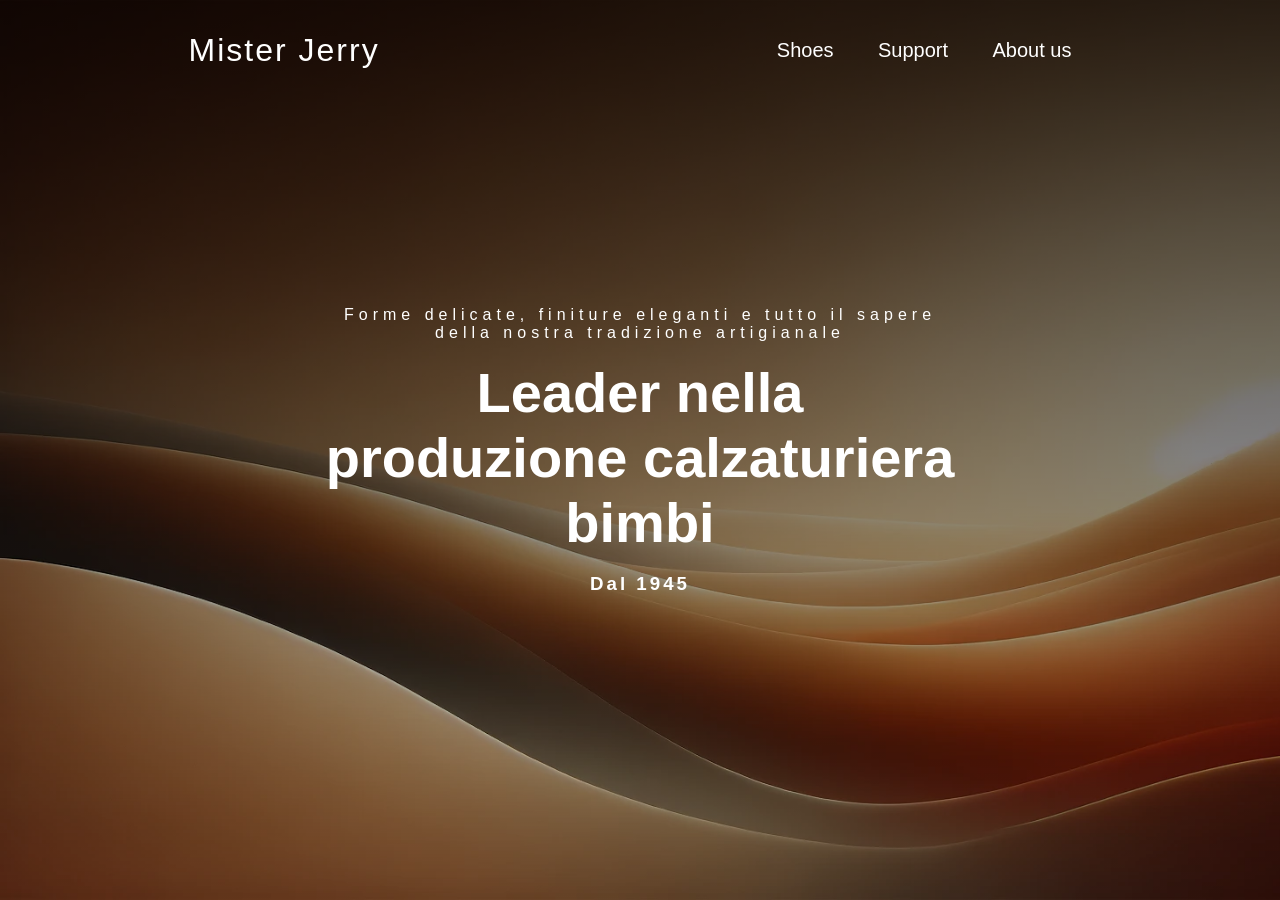
==== index.html @ 1d02fbed "Modified some folders" ====
<!DOCTYPE html>
<html lang="it">

<head>
    <meta charset="UTF-8">
    <meta name="viewport" content="width=device-width, initial-scale=1.0">
    <title>Calzaturificio Mister Jerry</title>
    <link rel="stylesheet" href="style.css" />
</head>

<body>
<header>
    <nav>
        <div class="logo">
            Mister Jerry
        </div>
        <div class="menu">
            <a href="shoes_page.html">Shoes</a>
            <a href="support.html">Support</a>
            <a href="about_us.html">About us</a>
        </div>
    </nav>

    <section class="mid-txt">
        <span>Forme delicate, finiture eleganti e tutto il sapere della nostra tradizione artigianale </span>
        <br>
        <br>
        <h1>Leader nella produzione calzaturiera bimbi</h1>
        <br>
        <h3>Dal 1945</h3>
    </section>
</header>
</body>

</html>
---- style.css ----
*{
    margin: 0;
    padding: 0;
    box-sizing: border-box;
}

header{
    width: 100%;
    height: 100vh;
    background: linear-gradient(rgba(0,0,0,0.8),rgba(0,0,0,0.2)), url('images/wallpaper.webp');
    background-size: cover;
    font-family: sans-serif;
}

nav{
    width: 100%;
    height: 100px;
    color: white;
    display: flex;
    justify-content: space-around;
    align-items: center;
}

.logo{
    font-size: 2em;
    letter-spacing: 2px;
}

.menu a{
    text-decoration: none;
    color: white;
    padding: 10px 20px;
    font-size: 20px;
    position: relative;
}

.menu a:before{
    content: '';
    position: absolute;
    top: 0;
    left: 0;
    width: 0%;
    height: 100%;
    border-bottom: 2px solid white;
    transition: 0.4s linear;
}

.menu a:hover:before{
    width: 90%;
}

.mid-txt{
    max-width: 650px;
    position: absolute;
    top: 50%;
    left: 50%;
    transform: translate(-50%, -50%);
    text-align: center;
    color: white;
}

.mid-txt span{
    letter-spacing: 5px;
}

.mid-txt h1{
    font-size: 3.5em;
}

.mid-txt h3{
    letter-spacing: 3px;
}
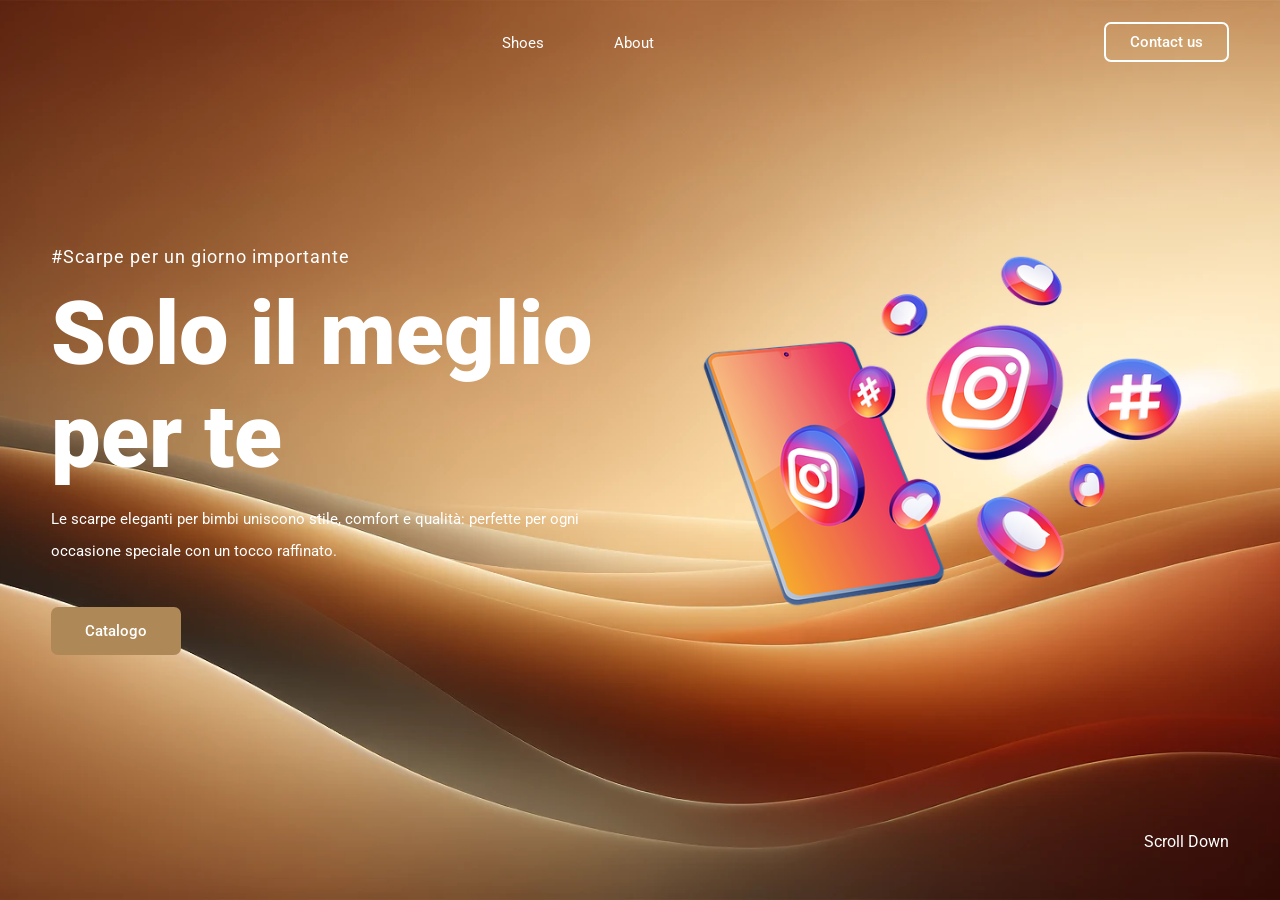
==== commit bcf72e95: "Homepage completed at 90%" ====
--- a/index.html
+++ b/index.html
@@ -6,30 +6,69 @@
     <meta name="viewport" content="width=device-width, initial-scale=1.0">
     <title>Calzaturificio Mister Jerry</title>
     <link rel="stylesheet" href="style.css" />
+
+    <!-- box icons link -->
+    <link rel="stylesheet" href="https://unpkg.com/boxicons@latest/css/boxicons.min.css">
+    <!-- remix icons link -->
+    <link href="https://cdn.jsdelivr.net/npm/remixicon@4.5.0/fonts/remixicon.css" rel="stylesheet" />
+    <!-- google font -->
+    <link rel="preconnect" href="https://fonts.googleapis.com">
+    <link rel="preconnect" href="https://fonts.gstatic.com" crossorigin>
+    <link href="https://fonts.googleapis.com/css2?family=Roboto:ital,wght@0,100..900;1,100..900&display=swap" rel="stylesheet">
+    <link rel="stylesheet" href="https://unpkg.com/aos@next/dist/aos.css" />
 </head>
 
 <body>
-<header>
-    <nav>
-        <div class="logo">
-            Mister Jerry
+
+    <!-- HEADER -->
+    <header>
+        <a href="#" class="logo">
+            <img src="">
+        </a>
+
+        <ul class="navigation-center">
+            <li><a href="shoes_page.html">Shoes</a></li>
+            <li><a href="about_us.html">About</a></li>
+        </ul>
+
+        <div class="navigation-right">
+            <a href="#" class="nav-btn">Contact us</a>
+            <div class="bx bx-menu" id="menu-icon"></div>
         </div>
-        <div class="menu">
-            <a href="shoes_page.html">Shoes</a>
-            <a href="support.html">Support</a>
-            <a href="about_us.html">About us</a>
+    </header>
+
+    <!-- HERO -->
+    <section class="hero">
+        <div class="hero-txt">
+            <h5 data-aos="fade-right" data-aos-duration="1400">#Scarpe per un giorno importante</h5>
+            <h1 data-aos="zoom-in-left" data-aos-duration="1400" data-aos-delay="200">Solo il meglio per te</h1>
+            <p data-aos="fade-right" data-aos-duration="1400" data-aos-delay="300">Le scarpe eleganti per bimbi uniscono stile, comfort e qualità: perfette per ogni occasione speciale con un tocco raffinato.</p>
+
+            <div class="main-hero" data-aos="flip-down" data-aos-duration="1400" data-aos-delay="200">
+                <a href="#" class="btn">Catalogo</a>
+            </div>
         </div>
-    </nav>
 
-    <section class="mid-txt">
-        <span>Forme delicate, finiture eleganti e tutto il sapere della nostra tradizione artigianale </span>
-        <br>
-        <br>
-        <h1>Leader nella produzione calzaturiera bimbi</h1>
-        <br>
-        <h3>Dal 1945</h3>
+        <div class="hero-img" data-aos="zoom-in" data-aos-duration="1400">
+            <img src="img/instagram-6560837_640.png">
+        </div>
     </section>
-</header>
+
+    <div class="scroll-down" data-aos="zoom-out-down" data-aos-duration="1400" data-aos-delay="550">
+        <a href="#">
+            <i class="ri-scroll-to-bottom-line"></i>
+            Scroll Down
+        </a>
+    </div>
+    <!-- JS LINK -->
+    <script src="script.js"></script>
+
+    <script src="https://unpkg.com/aos@next/dist/aos.js"></script>
+    <script>
+      AOS.init({
+        offset: 1,
+      });
+    </script>
 </body>
 
 </html>
--- a/style.css
+++ b/style.css
@@ -1,73 +1,285 @@
 *{
+    padding: 0;
     margin: 0;
-    padding: 0;
     box-sizing: border-box;
+    list-style: none;
+    text-decoration: none;
+    font-family: "Roboto", sans-serif;
+}
+
+:root{
+    --bg-color: #0c0c0c;
+    --text-color: #fff;
+    --main-color: #ae8957;
+    --big-font: 6.6rem;
+    --p-font: 1rem; 
+}
+
+body{
+    background: var(--bg-color);
+    color: var(--text-color);
+    
 }
 
 header{
+    position: fixed;
+    width: 100%;
+    top: 0;
+    right: 0;
+    z-index: 1000;
+    padding: 35px 7%;
+    display: flex;
+    align-items: center;
+    justify-content: space-between;
+    transition: all .50s ease;
+}
+
+.logo img{
+    width: 100%;
+    height: auto;
+}
+
+.navigation-center{
+    display: flex;
+}
+
+.navigation-center a{
+    display: inline-block;
+    margin: 0 35px;
+    color: var(--text-color);
+    font-size: var(--p-font);
+    transition: all .6s ease;
+}
+
+.navigation-center a:hover{
+    color: var(--main-color);
+}
+
+.navigation-right{
+    display: flex;
+    align-items: center;
+}
+
+.nav-btn{
+    display: inline-block;
+    padding: 9px 24px;
+    background: transparent;
+    border: 2px solid var(--text-color);
+    border-radius: 7px;
+    color: var(--text-color);
+    font-size: 15px;
+    font-weight: 500;
+    transition: all .6s ease;
+}
+
+.nav-btn:hover{
+    color: var(--main-color);
+    border: 2px solid var(--main-color);
+    transform: translateY(-5px);
+}
+
+#menu-icon{
+    font-size: 36px;
+    z-index: 10001;
+    cursor: pointer;
+    margin-left: 25px;
+    display: none;
+}
+
+section{
+    padding: 0 14%;
+}
+
+.hero{
+    position: relative;
     width: 100%;
     height: 100vh;
-    background: linear-gradient(rgba(0,0,0,0.8),rgba(0,0,0,0.2)), url('images/wallpaper.webp');
+    background: url(img/wallpaper.webp);
     background-size: cover;
-    font-family: sans-serif;
-}
-
-nav{
-    width: 100%;
-    height: 100px;
-    color: white;
-    display: flex;
-    justify-content: space-around;
-    align-items: center;
-}
-
-.logo{
-    font-size: 2em;
-    letter-spacing: 2px;
-}
-
-.menu a{
-    text-decoration: none;
-    color: white;
-    padding: 10px 20px;
+    background-position: center;
+    display: grid;
+    grid-template-columns: repeat(2, 1fr);
+    align-items: center;
+    gap: 2rem;
+}
+
+.hero-img img{
+    width: 100%;
+    height: auto;
+}
+
+.hero-txt h1{
+    font-size: var(--big-font);
+    font-weight: 900;
+    margin: 15px 0;
+}
+
+.hero-txt h5{
+    font-size: 18px;
+    font-weight: 400;
+    letter-spacing: 1px;
+}
+
+.hero-txt p{
+    width: 100%;
+    max-width: 620px;
+    font-size: var(--p-font);
+    font-weight: 400;
+    line-height: 32px;
+    color: var(--text-color);
+    margin-bottom: 40px;
+}
+
+.main-hero{
+    display: flex;
+    align-items: center;
+}
+
+.btn{
+    display: inline-block;
+    padding: 13px 32px;
+    background: var(--main-color);
+    border: 2px solid transparent;
+    border-radius: 7px;
+    color: var(--text-color);
+    font-size: 15px;
+    font-weight: 500;
+    transition: all .6s ease;
+    margin-right: 20px;
+}
+
+.btn:hover{
+    transform: scale(1.1);
+}
+
+.scroll-down{
+    position: absolute;
+    top: 92%;
+    right: 7%;
+    transform: translateY(-50%);
+}
+
+.scroll-down a{
+    font-size: 16px;
+    color: var(--text-color);
+}
+
+.scroll-down i{
     font-size: 20px;
-    position: relative;
-}
-
-.menu a:before{
-    content: '';
-    position: absolute;
-    top: 0;
-    left: 0;
-    width: 0%;
-    height: 100%;
-    border-bottom: 2px solid white;
-    transition: 0.4s linear;
-}
-
-.menu a:hover:before{
-    width: 90%;
-}
-
-.mid-txt{
-    max-width: 650px;
-    position: absolute;
-    top: 50%;
-    left: 50%;
-    transform: translate(-50%, -50%);
-    text-align: center;
-    color: white;
-}
-
-.mid-txt span{
-    letter-spacing: 5px;
-}
-
-.mid-txt h1{
-    font-size: 3.5em;
-}
-
-.mid-txt h3{
-    letter-spacing: 3px;
-}
-
+    color: var(--text-color);
+    margin-right: 6px;
+}
+
+
+@media(max-width: 1770px){
+    header{
+        padding: 22px 4%;
+    }
+    .scroll-down{
+        right: 4%;
+    }
+}
+
+@media(max-width: 1670px){
+    :root{
+        --big-font: 5.5rem;
+        --p-font: 15px;
+    }
+}
+
+@media(max-width: 1370px){
+    section{
+        padding: 0 4%;
+    }
+}
+
+@media(max-width: 1150px){
+    :root{
+        --big-font: 4.6rem;
+    }
+    .btn{
+        padding: 10px 23px;
+    }
+}
+
+@media(max-width: 950px){
+    #menu-icon{
+        display: block;
+    }
+    .navigation-center{
+        position: absolute;
+        width: 100%;
+        height: 100vh;
+        padding: 100px 50px;
+        top: 0;
+        right: 0;
+        bottom: 0;
+        left: 100%;
+        display: flex;
+        flex-direction: column;
+        backdrop-filter: blur(32px);
+        transition: all .6s ease-in-out;
+    }
+
+    .navigation-center a{
+        display: block;
+        padding: 0;
+        margin: 0px 0px 25px 0px;
+        font-size: 1.7rem;
+    }
+
+    .navigation-center.open{
+        left: 0;
+    }
+}
+
+@media(max-width: 920px){
+    .scroll{
+        display: none;
+    }
+    .hero{
+        grid-template-columns: 1fr;
+        height: auto;
+    }
+    .hero-txt{
+        padding-top: 130px;
+    }
+    .hero-img{
+        height: 500px;
+        width: 500px;
+        margin: 0 auto;
+    }
+    .hero-img img{
+        height: 100%;
+        width: 100%;
+        object-fit: contain;
+    }
+}
+
+@media(max-width: 570px){
+    .hero{
+        height: 100vh;
+    }
+    .hero-img{
+        height: 400px;
+        width: 400px;
+        margin: 0 auto;
+    }
+    :root{
+        --big-font: 4rem;
+    }
+}
+
+@media(max-width: 440px){
+    :root{
+        --big-font: 3.4rem;
+    }
+    .hero-txt{
+        font-size: 15px;
+    }
+    .hero-img{
+        height: 360px;
+        width: 360px;
+        margin: 0 auto;
+    }
+}
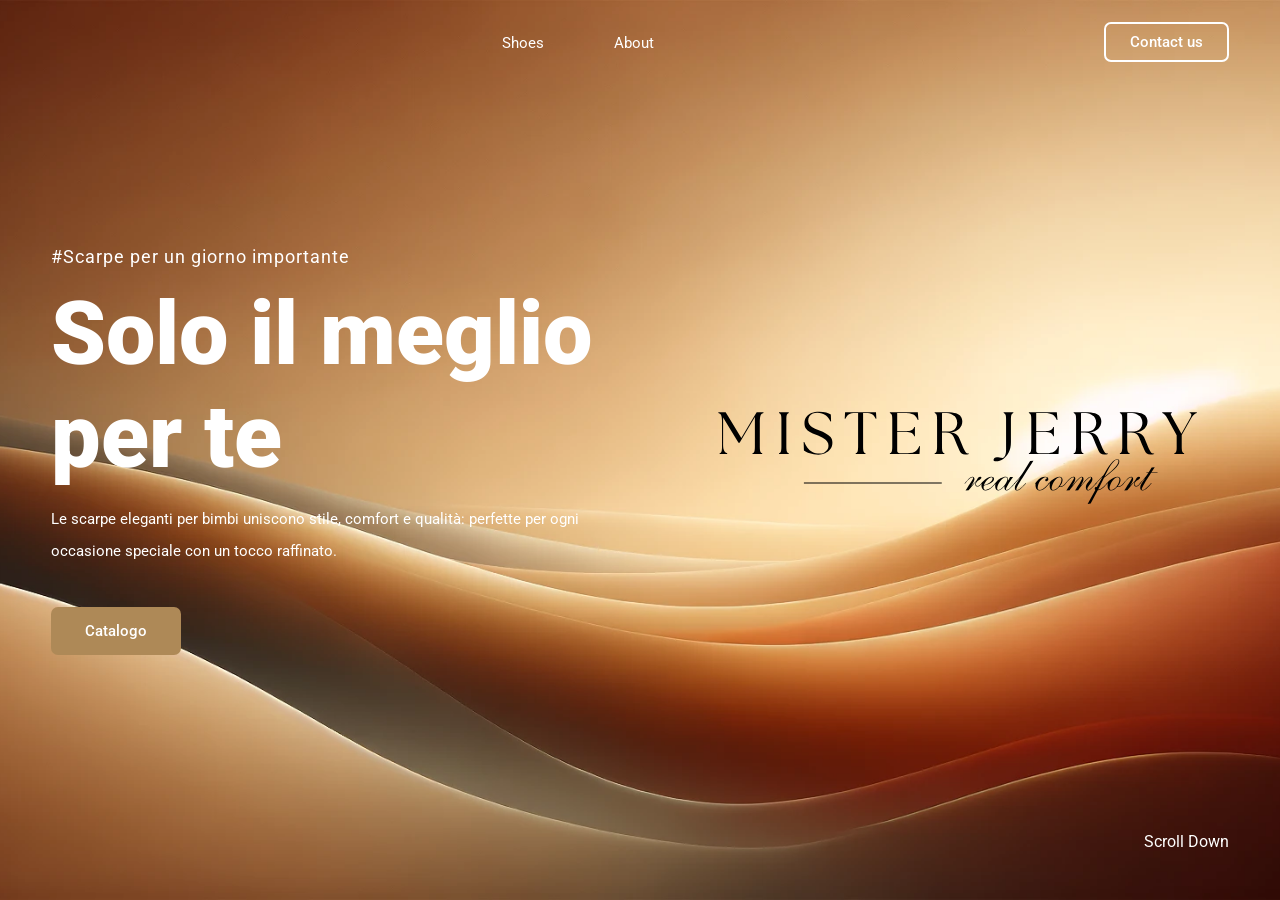
==== commit 80bbfe14: "Added logo in the right side" ====
--- a/index.html
+++ b/index.html
@@ -27,8 +27,8 @@
         </a>
 
         <ul class="navigation-center">
-            <li><a href="shoes_page.html">Shoes</a></li>
-            <li><a href="about_us.html">About</a></li>
+            <li><a href="second-pages/shoes_page.html">Shoes</a></li>
+            <li><a href="second-pages/about_us.html">About</a></li>
         </ul>
 
         <div class="navigation-right">
@@ -50,7 +50,7 @@
         </div>
 
         <div class="hero-img" data-aos="zoom-in" data-aos-duration="1400">
-            <img src="img/instagram-6560837_640.png">
+            <img src="img/mister jerry.svg">
         </div>
     </section>
 
--- a/style.css
+++ b/style.css
@@ -93,7 +93,7 @@
 .hero{
     position: relative;
     width: 100%;
-    height: 100vh;
+    min-height: 100dvh;
     background: url(img/wallpaper.webp);
     background-size: cover;
     background-position: center;
@@ -234,7 +234,7 @@
 }
 
 @media(max-width: 920px){
-    .scroll{
+    .scroll-down{
         display: none;
     }
     .hero{
@@ -274,7 +274,7 @@
     :root{
         --big-font: 3.4rem;
     }
-    .hero-txt{
+    .hero-txt h5{
         font-size: 15px;
     }
     .hero-img{
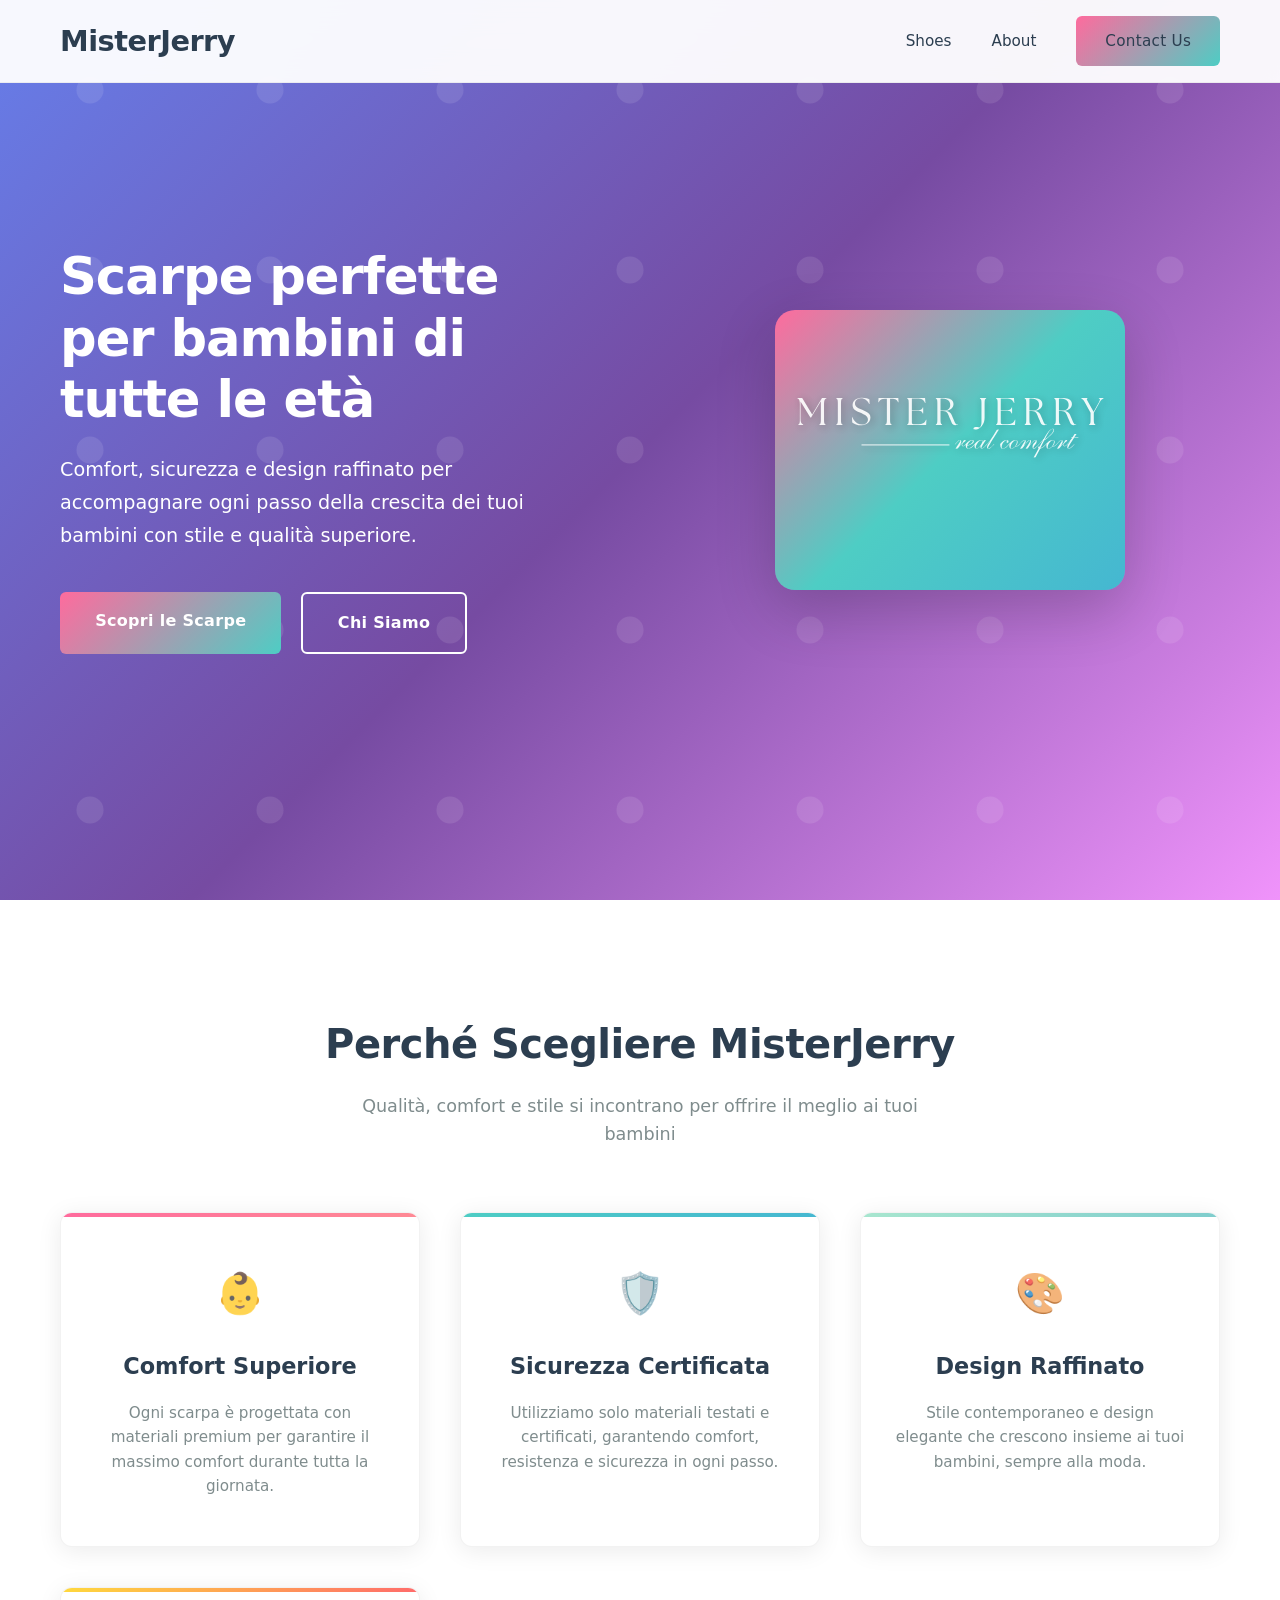
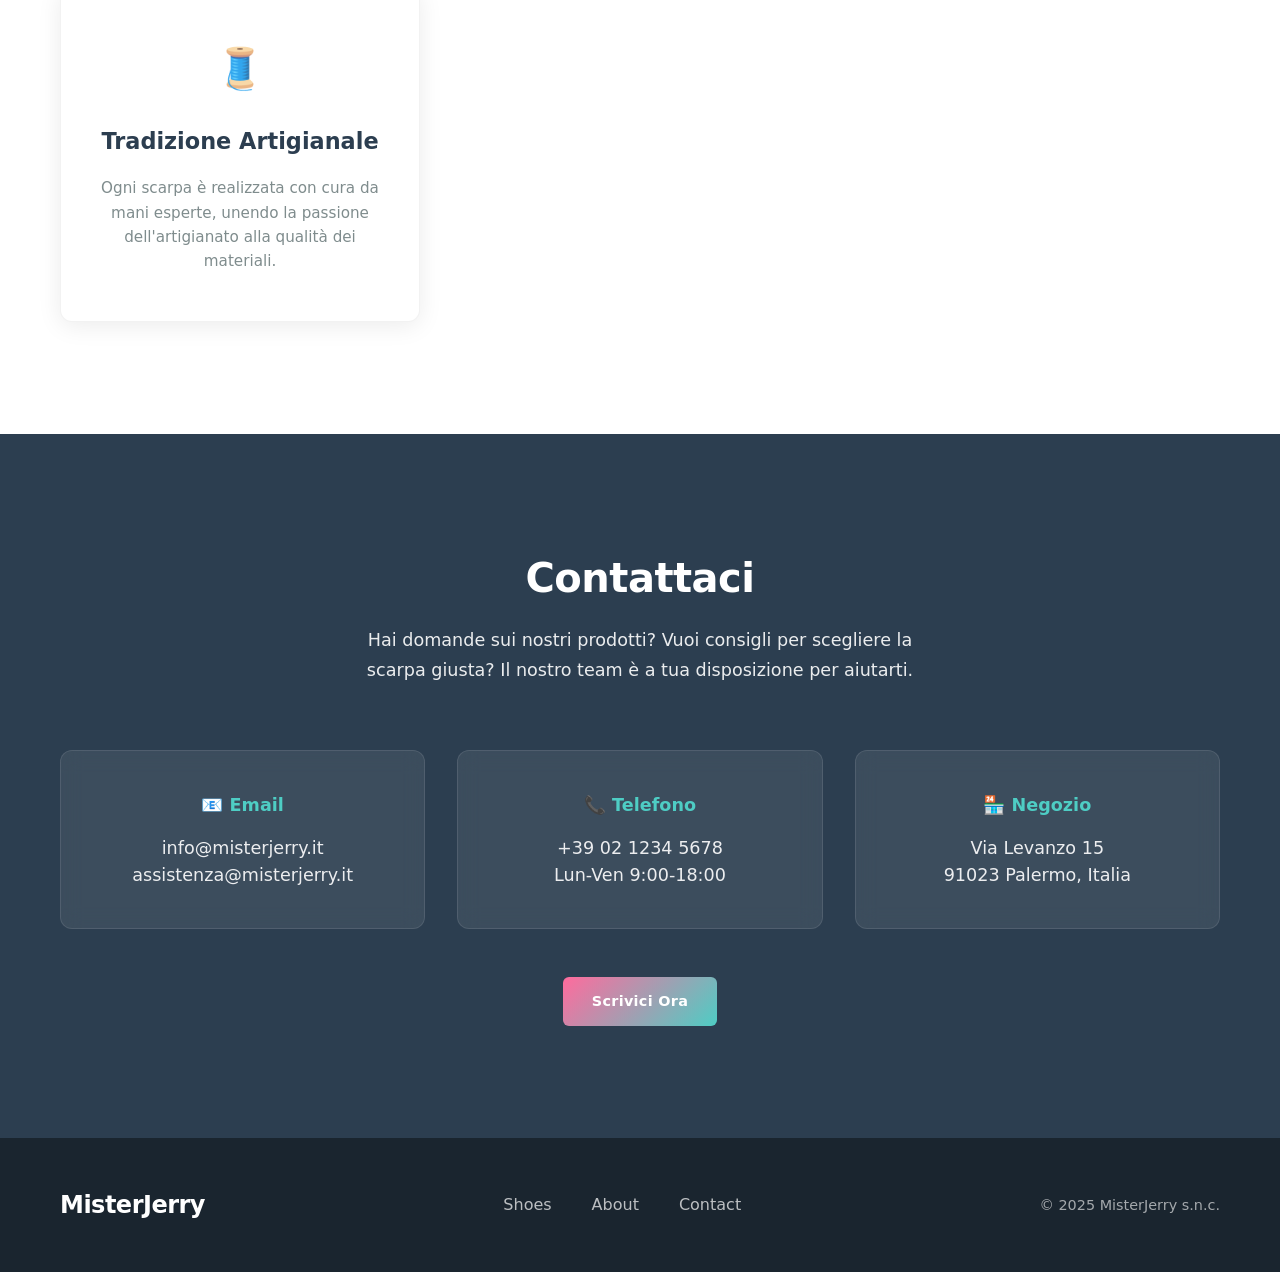
==== commit 147d3b85: "Changes in every pages, from index to shoes page." ====
--- a/index.html
+++ b/index.html
@@ -1,74 +1,120 @@
 <!DOCTYPE html>
 <html lang="it">
-
 <head>
     <meta charset="UTF-8">
     <meta name="viewport" content="width=device-width, initial-scale=1.0">
-    <title>Calzaturificio Mister Jerry</title>
-    <link rel="stylesheet" href="style.css" />
-
-    <!-- box icons link -->
-    <link rel="stylesheet" href="https://unpkg.com/boxicons@latest/css/boxicons.min.css">
-    <!-- remix icons link -->
-    <link href="https://cdn.jsdelivr.net/npm/remixicon@4.5.0/fonts/remixicon.css" rel="stylesheet" />
-    <!-- google font -->
-    <link rel="preconnect" href="https://fonts.googleapis.com">
-    <link rel="preconnect" href="https://fonts.gstatic.com" crossorigin>
-    <link href="https://fonts.googleapis.com/css2?family=Roboto:ital,wght@0,100..900;1,100..900&display=swap" rel="stylesheet">
-    <link rel="stylesheet" href="https://unpkg.com/aos@next/dist/aos.css" />
+    <title>MisterJerry</title>
+    <link rel="stylesheet" href="css/indexStyle.css">
 </head>
-
 <body>
-
-    <!-- HEADER -->
-    <header>
-        <a href="#" class="logo">
-            <img src="">
-        </a>
-
-        <ul class="navigation-center">
-            <li><a href="second-pages/shoes_page.html">Shoes</a></li>
-            <li><a href="second-pages/about_us.html">About</a></li>
-        </ul>
-
-        <div class="navigation-right">
-            <a href="#" class="nav-btn">Contact us</a>
-            <div class="bx bx-menu" id="menu-icon"></div>
-        </div>
-    </header>
-
-    <!-- HERO -->
-    <section class="hero">
-        <div class="hero-txt">
-            <h5 data-aos="fade-right" data-aos-duration="1400">#Scarpe per un giorno importante</h5>
-            <h1 data-aos="zoom-in-left" data-aos-duration="1400" data-aos-delay="200">Solo il meglio per te</h1>
-            <p data-aos="fade-right" data-aos-duration="1400" data-aos-delay="300">Le scarpe eleganti per bimbi uniscono stile, comfort e qualità: perfette per ogni occasione speciale con un tocco raffinato.</p>
-
-            <div class="main-hero" data-aos="flip-down" data-aos-duration="1400" data-aos-delay="200">
-                <a href="#" class="btn">Catalogo</a>
+    <!-- Navigation -->
+    <nav id="navbar">
+        <div class="container">
+            <div class="nav-container">
+                <a href="#home" class="logo">MisterJerry</a>
+                <ul class="nav-links">
+                    <li><a href="pages/shoes_page.html">Shoes</a></li>
+                    <li><a href="pages/about_us.html">About</a></li>
+                    <li><a href="#contact" class="contact-btn">Contact Us</a></li>
+                </ul>
+                <div class="mobile-menu">
+                    <span></span>
+                    <span></span>
+                    <span></span>
+                </div>
             </div>
         </div>
+    </nav>
 
-        <div class="hero-img" data-aos="zoom-in" data-aos-duration="1400">
-            <img src="img/mister jerry.svg">
+    <!-- Hero Section -->
+    <section id="home" class="hero">
+        <div class="container">
+            <div class="hero-content">
+                <div class="hero-text">
+                    <h1>Scarpe perfette per bambini di tutte le età</h1>
+                    <p>Comfort, sicurezza e design raffinato per accompagnare ogni passo della crescita dei tuoi bambini con stile e qualità superiore.</p>
+                    <div class="hero-buttons">
+                        <a href="pages/shoes_page.html" class="btn-primary">Scopri le Scarpe</a>
+                        <a href="pages/about_us.html" class="btn-secondary">Chi Siamo</a>
+                    </div>
+                </div>
+                <div class="hero-image">
+                    <div class="hero-shoe"></div>
+                </div>
+            </div>
         </div>
     </section>
 
-    <div class="scroll-down" data-aos="zoom-out-down" data-aos-duration="1400" data-aos-delay="550">
-        <a href="#">
-            <i class="ri-scroll-to-bottom-line"></i>
-            Scroll Down
-        </a>
-    </div>
-    <!-- JS LINK -->
-    <script src="script.js"></script>
+    <!-- Features Section -->
+    <section class="features fade-in">
+        <div class="container">
+            <h2>Perché Scegliere MisterJerry</h2>
+            <p class="features-subtitle">Qualità, comfort e stile si incontrano per offrire il meglio ai tuoi bambini</p>
+            <div class="features-grid">
+                <div class="feature-card">
+                    <span class="feature-icon">👶</span>
+                    <h3>Comfort Superiore</h3>
+                    <p>Ogni scarpa è progettata con materiali premium per garantire il massimo comfort durante tutta la giornata.</p>
+                </div>
+                <div class="feature-card">
+                    <span class="feature-icon">🛡️</span>
+                    <h3>Sicurezza Certificata</h3>
+                    <p>Utilizziamo solo materiali testati e certificati, garantendo comfort, resistenza e sicurezza in ogni passo.</p>
+                </div>
+                <div class="feature-card">
+                    <span class="feature-icon">🎨</span>
+                    <h3>Design Raffinato</h3>
+                    <p>Stile contemporaneo e design elegante che crescono insieme ai tuoi bambini, sempre alla moda.</p>
+                </div>
+                <div class="feature-card">
+                    <span class="feature-icon">🧵</span>
+                    <h3>Tradizione Artigianale</h3>
+                    <p>Ogni scarpa è realizzata con cura da mani esperte, unendo la passione dell'artigianato alla qualità dei materiali.</p>
+                </div>
+            </div>
+        </div>
+    </section>
 
-    <script src="https://unpkg.com/aos@next/dist/aos.js"></script>
-    <script>
-      AOS.init({
-        offset: 1,
-      });
-    </script>
+    <!-- Contact Section -->
+    <section id="contact" class="contact-section fade-in">
+        <div class="container">
+            <div class="contact-content">
+                <h2>Contattaci</h2>
+                <p>Hai domande sui nostri prodotti? Vuoi consigli per scegliere la scarpa giusta? Il nostro team è a tua disposizione per aiutarti.</p>
+                <div class="contact-info">
+                    <div class="contact-item">
+                        <h3>📧 Email</h3>
+                        <p>info@misterjerry.it<br>assistenza@misterjerry.it</p>
+                    </div>
+                    <div class="contact-item">
+                        <h3>📞 Telefono</h3>
+                        <p>+39 02 1234 5678<br>Lun-Ven 9:00-18:00</p>
+                    </div>
+                    <div class="contact-item">
+                        <h3>🏪 Negozio</h3>
+                        <p>Via Levanzo 15<br>91023 Palermo, Italia</p>
+                    </div>
+                </div>
+                <a href="mailto:info@misterjerry.it" class="contact-btn">Scrivici Ora</a>
+            </div>
+        </div>
+    </section>
+
+    <!-- Footer -->
+    <footer>
+        <div class="container">
+            <div class="footer-content">
+                <div class="logo">MisterJerry</div>
+                <div class="footer-links">
+                    <a href="#shoes">Shoes</a>
+                    <a href="#about">About</a>
+                    <a href="#contact">Contact</a>
+                </div>
+                <p>&copy; 2025 MisterJerry s.n.c.</p>
+            </div>
+        </div>
+    </footer>
+
+    <script src="script/scriptIndex.js"></script>
 </body>
-
 </html>
--- a/css/indexStyle.css
+++ b/css/indexStyle.css
@@ -0,0 +1,542 @@
+        * {
+            margin: 0;
+            padding: 0;
+            box-sizing: border-box;
+        }
+
+        body {
+            font-family: 'Inter', 'Segoe UI', system-ui, sans-serif;
+            line-height: 1.6;
+            color: #2c3e50;
+            overflow-x: hidden;
+        }
+
+        .container {
+            max-width: 1200px;
+            margin: 0 auto;
+            padding: 0 20px;
+        }
+
+        /* Navigation */
+        nav {
+            position: fixed;
+            top: 0;
+            width: 100%;
+            background: rgba(255, 255, 255, 0.95);
+            backdrop-filter: blur(15px);
+            z-index: 1000;
+            padding: 1rem 0;
+            border-bottom: 1px solid rgba(0,0,0,0.05);
+            transition: all 0.3s ease;
+        }
+
+        nav.scrolled {
+            padding: 0.7rem 0;
+            background: rgba(255, 255, 255, 0.98);
+            box-shadow: 0 2px 30px rgba(0,0,0,0.08);
+        }
+
+        .nav-container {
+            display: flex;
+            justify-content: space-between;
+            align-items: center;
+        }
+
+        .logo {
+            font-size: 1.8rem;
+            font-weight: 700;
+            color: #2c3e50;
+            text-decoration: none;
+            letter-spacing: -0.5px;
+        }
+
+        .nav-links {
+            display: flex;
+            list-style: none;
+            gap: 2.5rem;
+            align-items: center;
+        }
+
+        .nav-links a {
+            text-decoration: none;
+            color: #2c3e50;
+            font-weight: 500;
+            font-size: 0.95rem;
+            transition: all 0.3s ease;
+            position: relative;
+        }
+
+        .nav-links a::after {
+            content: '';
+            position: absolute;
+            bottom: -5px;
+            left: 50%;
+            width: 0;
+            height: 2px;
+            background: linear-gradient(135deg, #ff6b9d, #4ecdc4);
+            transition: all 0.3s ease;
+            transform: translateX(-50%);
+        }
+
+        .nav-links a:hover::after {
+            width: 100%;
+        }
+
+        .nav-links a:hover {
+            color: #ff6b9d;
+        }
+
+        .contact-btn {
+            background: linear-gradient(135deg, #ff6b9d, #4ecdc4);
+            color: white;
+            padding: 0.8rem 1.8rem;
+            border: none;
+            border-radius: 6px;
+            font-weight: 600;
+            font-size: 0.9rem;
+            cursor: pointer;
+            transition: all 0.3s ease;
+            text-decoration: none;
+            display: inline-block;
+            letter-spacing: 0.3px;
+        }
+
+        .contact-btn:hover {
+            transform: translateY(-1px);
+            box-shadow: 0 8px 25px rgba(255, 107, 157, 0.25);
+            background: linear-gradient(135deg, #4ecdc4, #ff6b9d);
+        }
+
+        /* Mobile Menu */
+        .mobile-menu {
+            display: none;
+            flex-direction: column;
+            cursor: pointer;
+        }
+
+        .mobile-menu span {
+            width: 24px;
+            height: 2px;
+            background: #2c3e50;
+            margin: 3px 0;
+            transition: 0.3s;
+            border-radius: 1px;
+        }
+
+        /* Hero Section */
+        .hero {
+            background: linear-gradient(135deg, #667eea 0%, #764ba2 50%, #f093fb 100%);
+            min-height: 100vh;
+            display: flex;
+            align-items: center;
+            position: relative;
+            overflow: hidden;
+        }
+
+        .hero::before {
+            content: '';
+            position: absolute;
+            top: 0;
+            left: 0;
+            right: 0;
+            bottom: 0;
+            background: url('data:image/svg+xml,<svg xmlns="http://www.w3.org/2000/svg" viewBox="0 0 100 100"><defs><pattern id="colorful-dots" width="20" height="20" patternUnits="userSpaceOnUse"><circle cx="10" cy="10" r="1.5" fill="rgba(255,255,255,0.1)"/></pattern></defs><rect width="100%" height="100%" fill="url(%23colorful-dots)"/></svg>');
+            animation: float 20s ease-in-out infinite;
+        }
+
+        @keyframes float {
+            0%, 100% { transform: translateX(0px) translateY(0px); }
+            25% { transform: translateX(5px) translateY(-5px); }
+            50% { transform: translateX(-3px) translateY(5px); }
+            75% { transform: translateX(-5px) translateY(-3px); }
+        }
+
+        .hero-content {
+            display: grid;
+            grid-template-columns: 1fr 1fr;
+            gap: 5rem;
+            align-items: center;
+            position: relative;
+            z-index: 2;
+        }
+
+        .hero-text {
+            color: white;
+        }
+
+        .hero-text h1 {
+            font-size: 3.2rem;
+            margin-bottom: 1.5rem;
+            line-height: 1.2;
+            font-weight: 700;
+            letter-spacing: -1px;
+            animation: fadeInLeft 1s ease-out;
+        }
+
+        .hero-text p {
+            font-size: 1.2rem;
+            margin-bottom: 2.5rem;
+            opacity: 0.8;
+            line-height: 1.7;
+            animation: fadeInLeft 1s ease-out 0.3s both;
+        }
+
+        .hero-buttons {
+            display: flex;
+            gap: 1.2rem;
+            animation: fadeInLeft 1s ease-out 0.6s both;
+        }
+
+        .btn-primary {
+            background: linear-gradient(135deg, #ff6b9d, #4ecdc4);
+            color: white;
+            padding: 1rem 2.2rem;
+            border: none;
+            border-radius: 6px;
+            font-weight: 600;
+            font-size: 1rem;
+            cursor: pointer;
+            transition: all 0.3s ease;
+            text-decoration: none;
+            display: inline-block;
+            letter-spacing: 0.3px;
+        }
+
+        .btn-primary:hover {
+            transform: translateY(-2px);
+            box-shadow: 0 12px 35px rgba(255, 107, 157, 0.25);
+            background: linear-gradient(135deg, #4ecdc4, #ff6b9d);
+        }
+
+        .btn-secondary {
+            background: transparent;
+            color: white;
+            padding: 1rem 2.2rem;
+            border: 2px solid white;
+            border-radius: 6px;
+            font-weight: 600;
+            font-size: 1rem;
+            cursor: pointer;
+            transition: all 0.3s ease;
+            text-decoration: none;
+            display: inline-block;
+            letter-spacing: 0.3px;
+        }
+
+        .btn-secondary:hover {
+            background: white;
+            color: #667eea;
+            transform: translateY(-2px);
+            box-shadow: 0 8px 25px rgba(255, 255, 255, 0.3);
+        }
+
+        .hero-image {
+            position: relative;
+            animation: fadeInRight 1s ease-out 0.3s both;
+        }
+
+        .hero-shoe {
+            width: 100%;
+            max-width: 350px;
+            height: 280px;
+            background: linear-gradient(135deg, #ff6b9d, #4ecdc4, #45b7d1);
+            border-radius: 20px;
+            display: flex;
+            align-items: center;
+            justify-content: center;
+            font-size: 6rem;
+            box-shadow: 0 20px 60px rgba(0,0,0,0.2);
+            margin: 0 auto;
+            transition: all 0.3s ease;
+            animation: gentle-bounce 4s ease-in-out infinite;
+        }
+
+        @keyframes gentle-bounce {
+            0%, 100% { transform: translateY(0px) rotateY(0deg); }
+            50% { transform: translateY(-10px) rotateY(5deg); }
+        }
+
+        .hero-shoe:hover {
+            transform: translateY(-15px) rotateY(-5deg) scale(1.05);
+            box-shadow: 0 25px 70px rgba(0,0,0,0.25);
+            animation-play-state: paused;
+        }
+
+        .hero-shoe::before {
+            content: url('../img/mister\ jerry\ \(3\).svg');
+            opacity: 0.9;
+            font-size: 8rem;
+            filter: drop-shadow(2px 2px 4px rgba(0,0,0,0.3));
+        }
+
+        @keyframes fadeInLeft {
+            from {
+                opacity: 0;
+                transform: translateX(-30px);
+            }
+            to {
+                opacity: 1;
+                transform: translateX(0);
+            }
+        }
+
+        @keyframes fadeInRight {
+            from {
+                opacity: 0;
+                transform: translateX(30px);
+            }
+            to {
+                opacity: 1;
+                transform: translateX(0);
+            }
+        }
+
+        /* Features Section */
+        .features {
+            padding: 7rem 0;
+            background: #ffffff;
+        }
+
+        .features h2 {
+            text-align: center;
+            font-size: 2.5rem;
+            margin-bottom: 1rem;
+            color: #2c3e50;
+            font-weight: 700;
+            letter-spacing: -0.5px;
+        }
+
+        .features-subtitle {
+            text-align: center;
+            font-size: 1.1rem;
+            color: #7f8c8d;
+            margin-bottom: 4rem;
+            max-width: 600px;
+            margin-left: auto;
+            margin-right: auto;
+        }
+
+        .features-grid {
+            display: grid;
+            grid-template-columns: repeat(auto-fit, minmax(280px, 1fr));
+            gap: 2.5rem;
+        }
+
+        .feature-card {
+            background: white;
+            padding: 3rem 2rem;
+            border-radius: 12px;
+            text-align: center;
+            box-shadow: 0 4px 25px rgba(0,0,0,0.08);
+            transition: all 0.3s ease;
+            position: relative;
+            border: 1px solid rgba(0,0,0,0.05);
+            overflow: hidden;
+        }
+
+        .feature-card::before {
+            content: '';
+            position: absolute;
+            top: 0;
+            left: 0;
+            right: 0;
+            height: 4px;
+            background: linear-gradient(135deg, #ff6b9d, #4ecdc4, #45b7d1);
+        }
+
+        .feature-card:hover {
+            transform: translateY(-8px);
+            box-shadow: 0 15px 40px rgba(0,0,0,0.12);
+        }
+
+        .feature-card:nth-child(1)::before {
+            background: linear-gradient(135deg, #ff6b9d, #ff8a95);
+        }
+
+        .feature-card:nth-child(2)::before {
+            background: linear-gradient(135deg, #4ecdc4, #45b7d1);
+        }
+
+        .feature-card:nth-child(3)::before {
+            background: linear-gradient(135deg, #a8e6cf, #7fcdcd);
+        }
+
+        .feature-card:nth-child(4)::before {
+            background: linear-gradient(135deg, #ffd93d, #ff6b6b);
+        }
+
+        .feature-icon {
+            font-size: 2.5rem;
+            margin-bottom: 1.5rem;
+            display: block;
+            opacity: 0.8;
+        }
+
+        .feature-card h3 {
+            font-size: 1.4rem;
+            margin-bottom: 1rem;
+            color: #2c3e50;
+            font-weight: 600;
+        }
+
+        .feature-card p {
+            color: #7f8c8d;
+            line-height: 1.6;
+            font-size: 0.95rem;
+        }
+        
+        /* Contact Section */
+        .contact-section {
+            padding: 7rem 0;
+            background: #2c3e50;
+            color: white;
+        }
+
+        .contact-content {
+            text-align: center;
+        }
+
+        .contact-section h2 {
+            font-size: 2.5rem;
+            margin-bottom: 1rem;
+            font-weight: 700;
+            letter-spacing: -0.5px;
+        }
+
+        .contact-section p {
+            font-size: 1.1rem;
+            margin-bottom: 4rem;
+            opacity: 0.9;
+            max-width: 600px;
+            margin-left: auto;
+            margin-right: auto;
+            line-height: 1.7;
+        }
+
+        .contact-info {
+            display: grid;
+            grid-template-columns: repeat(auto-fit, minmax(280px, 1fr));
+            gap: 2rem;
+            margin-bottom: 3rem;
+        }
+
+        .contact-item {
+            background: rgba(255, 255, 255, 0.08);
+            padding: 2.5rem 2rem;
+            border-radius: 12px;
+            backdrop-filter: blur(10px);
+            border: 1px solid rgba(255, 255, 255, 0.1);
+            transition: all 0.3s ease;
+        }
+
+        .contact-item:hover {
+            background: rgba(255, 255, 255, 0.12);
+            transform: translateY(-3px);
+        }
+
+        .contact-item h3 {
+            color: #4ecdc4;
+            margin-bottom: 1rem;
+            font-size: 1.1rem;
+            font-weight: 600;
+        }
+
+        .contact-item p {
+            margin: 0;
+            opacity: 0.9;
+            line-height: 1.5;
+        }
+
+        /* Footer */
+        footer {
+            background: #1a252f;
+            color: white;
+            padding: 3rem 0;
+        }
+
+        .footer-content {
+            display: flex;
+            justify-content: space-between;
+            align-items: center;
+            flex-wrap: wrap;
+            gap: 2rem;
+        }
+
+        .footer-content .logo {
+            color: white;
+            font-size: 1.5rem;
+        }
+
+        .footer-links {
+            display: flex;
+            gap: 2.5rem;
+        }
+
+        .footer-links a {
+            color: white;
+            text-decoration: none;
+            opacity: 0.7;
+            transition: all 0.3s ease;
+            font-weight: 500;
+        }
+
+        .footer-links a:hover {
+            opacity: 1;
+            color: #4ecdc4;
+        }
+
+        .footer-content p {
+            opacity: 0.6;
+            font-size: 0.9rem;
+        }
+
+        /* Responsive Design */
+        @media (max-width: 768px) {
+            .nav-links {
+                display: none;
+            }
+
+            .mobile-menu {
+                display: flex;
+            }
+
+            .hero-content {
+                grid-template-columns: 1fr;
+                text-align: center;
+                gap: 3rem;
+            }
+
+            .hero-text h1 {
+                font-size: 2.2rem;
+            }
+
+            .hero-buttons {
+                justify-content: center;
+                flex-wrap: wrap;
+            }
+
+            .features-grid {
+                grid-template-columns: 1fr;
+            }
+
+            .contact-info {
+                grid-template-columns: 1fr;
+            }
+
+            .footer-content {
+                flex-direction: column;
+                text-align: center;
+            }
+        }
+
+        /* Scroll Animations */
+        .fade-in {
+            opacity: 0;
+            transform: translateY(20px);
+            transition: all 0.8s ease;
+        }
+
+        .fade-in.visible {
+            opacity: 1;
+            transform: translateY(0);
+        }
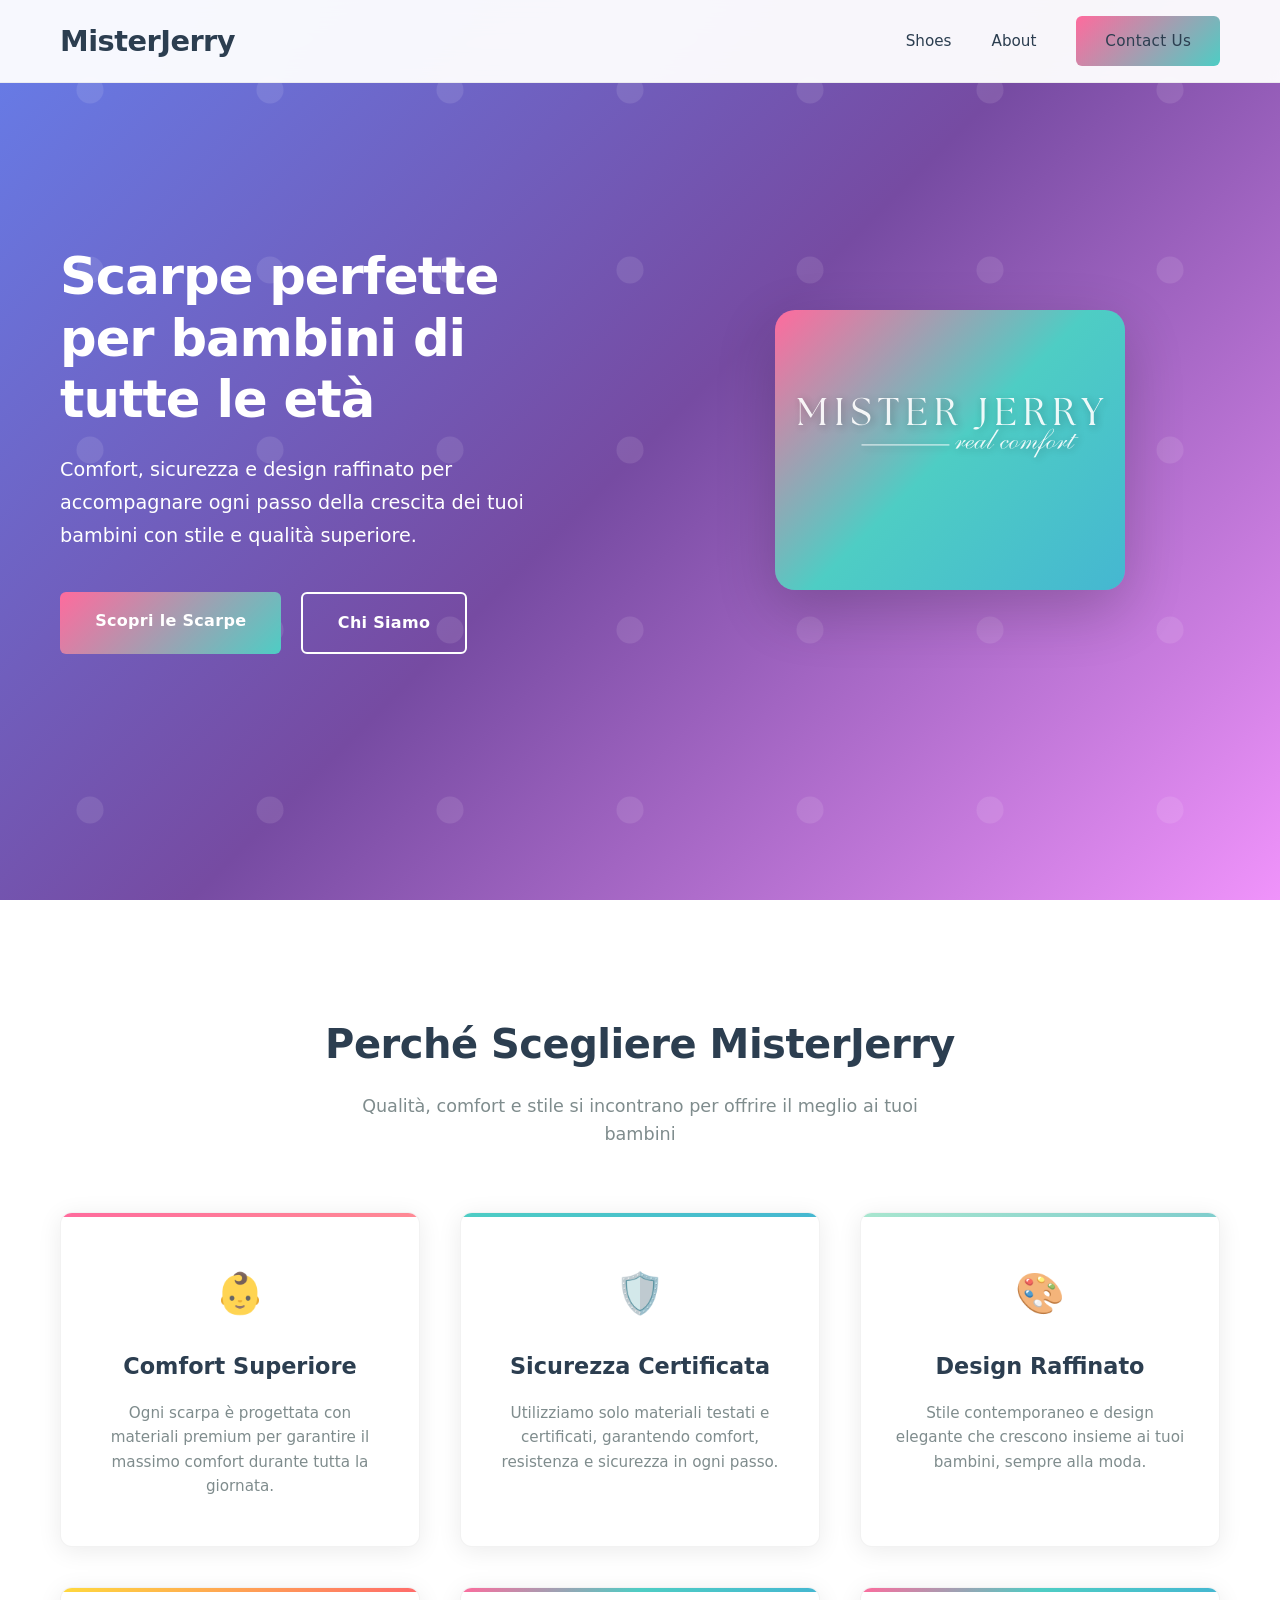
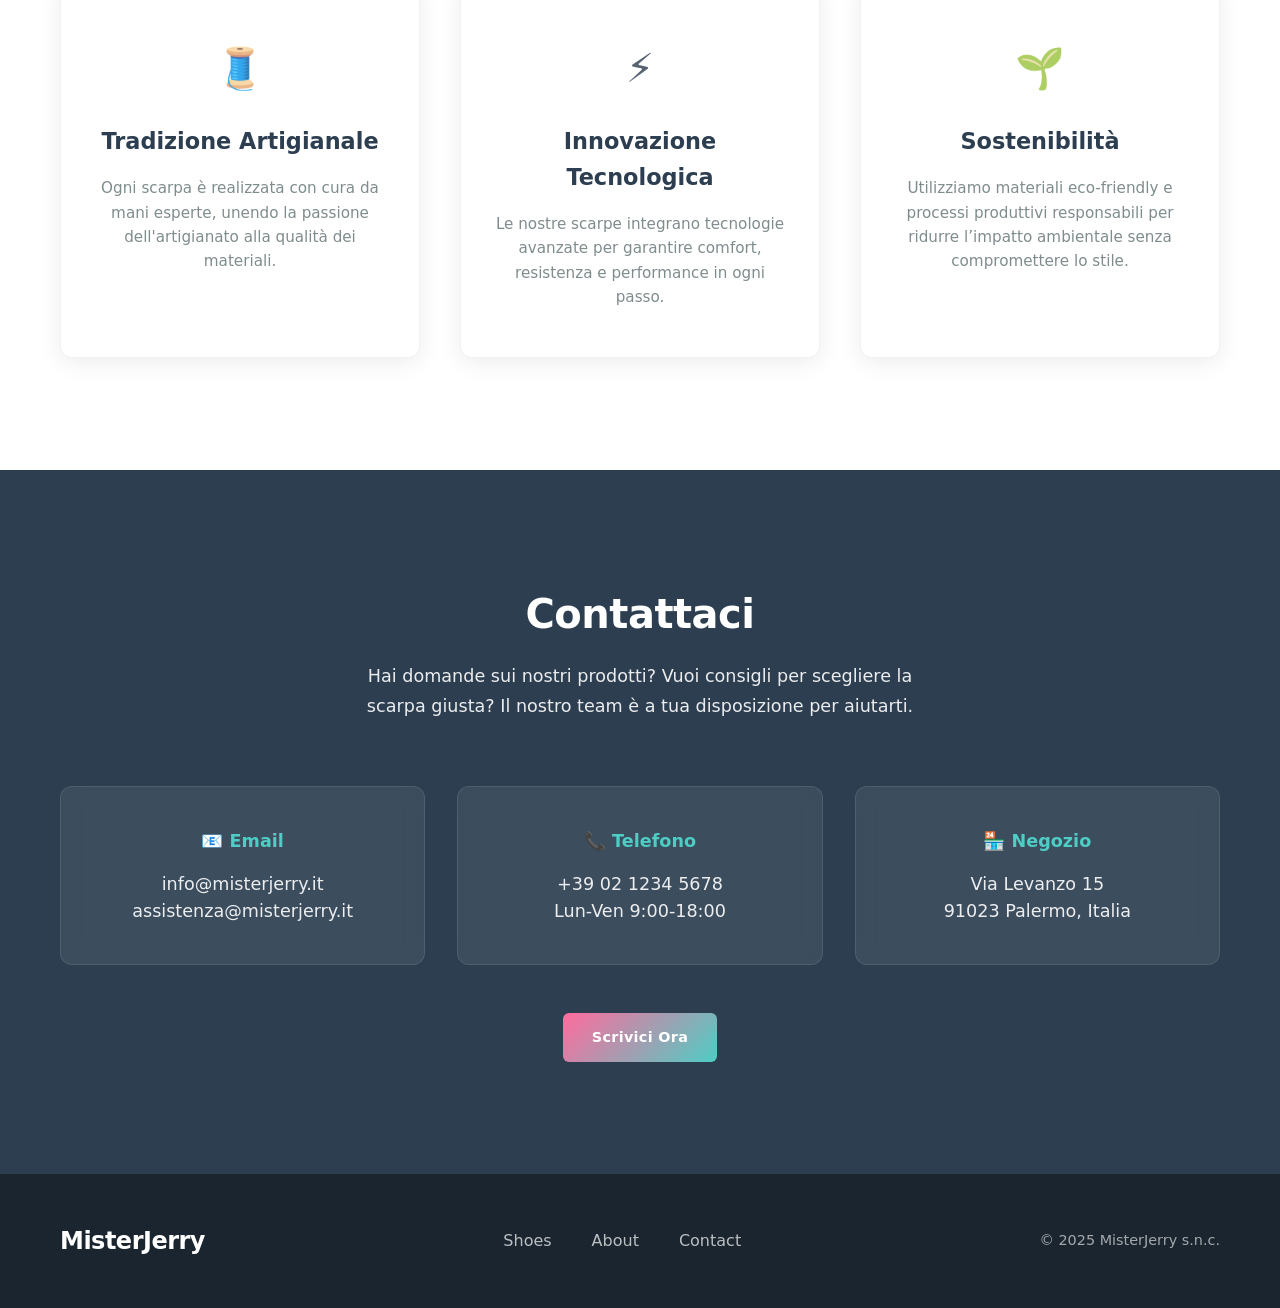
==== commit 257c2ba3: "Changed about and shoes page" ====
--- a/index.html
+++ b/index.html
@@ -1,11 +1,13 @@
 <!DOCTYPE html>
 <html lang="it">
+
 <head>
     <meta charset="UTF-8">
     <meta name="viewport" content="width=device-width, initial-scale=1.0">
     <title>MisterJerry</title>
     <link rel="stylesheet" href="css/indexStyle.css">
 </head>
+
 <body>
     <!-- Navigation -->
     <nav id="navbar">
@@ -13,15 +15,10 @@
             <div class="nav-container">
                 <a href="#home" class="logo">MisterJerry</a>
                 <ul class="nav-links">
-                    <li><a href="pages/shoes_page.html">Shoes</a></li>
-                    <li><a href="pages/about_us.html">About</a></li>
+                    <li><a href="html/shoes_page.html">Shoes</a></li>
+                    <li><a href="html/about_us.html">About</a></li>
                     <li><a href="#contact" class="contact-btn">Contact Us</a></li>
                 </ul>
-                <div class="mobile-menu">
-                    <span></span>
-                    <span></span>
-                    <span></span>
-                </div>
             </div>
         </div>
     </nav>
@@ -32,10 +29,11 @@
             <div class="hero-content">
                 <div class="hero-text">
                     <h1>Scarpe perfette per bambini di tutte le età</h1>
-                    <p>Comfort, sicurezza e design raffinato per accompagnare ogni passo della crescita dei tuoi bambini con stile e qualità superiore.</p>
+                    <p>Comfort, sicurezza e design raffinato per accompagnare ogni passo della crescita dei tuoi bambini
+                        con stile e qualità superiore.</p>
                     <div class="hero-buttons">
-                        <a href="pages/shoes_page.html" class="btn-primary">Scopri le Scarpe</a>
-                        <a href="pages/about_us.html" class="btn-secondary">Chi Siamo</a>
+                        <a href="html/shoes_page.html" class="btn-primary">Scopri le Scarpe</a>
+                        <a href="html/about_us.html" class="btn-secondary">Chi Siamo</a>
                     </div>
                 </div>
                 <div class="hero-image">
@@ -49,17 +47,20 @@
     <section class="features fade-in">
         <div class="container">
             <h2>Perché Scegliere MisterJerry</h2>
-            <p class="features-subtitle">Qualità, comfort e stile si incontrano per offrire il meglio ai tuoi bambini</p>
+            <p class="features-subtitle">Qualità, comfort e stile si incontrano per offrire il meglio ai tuoi bambini
+            </p>
             <div class="features-grid">
                 <div class="feature-card">
                     <span class="feature-icon">👶</span>
                     <h3>Comfort Superiore</h3>
-                    <p>Ogni scarpa è progettata con materiali premium per garantire il massimo comfort durante tutta la giornata.</p>
+                    <p>Ogni scarpa è progettata con materiali premium per garantire il massimo comfort durante tutta la
+                        giornata.</p>
                 </div>
                 <div class="feature-card">
                     <span class="feature-icon">🛡️</span>
                     <h3>Sicurezza Certificata</h3>
-                    <p>Utilizziamo solo materiali testati e certificati, garantendo comfort, resistenza e sicurezza in ogni passo.</p>
+                    <p>Utilizziamo solo materiali testati e certificati, garantendo comfort, resistenza e sicurezza in
+                        ogni passo.</p>
                 </div>
                 <div class="feature-card">
                     <span class="feature-icon">🎨</span>
@@ -69,8 +70,23 @@
                 <div class="feature-card">
                     <span class="feature-icon">🧵</span>
                     <h3>Tradizione Artigianale</h3>
-                    <p>Ogni scarpa è realizzata con cura da mani esperte, unendo la passione dell'artigianato alla qualità dei materiali.</p>
+                    <p>Ogni scarpa è realizzata con cura da mani esperte, unendo la passione dell'artigianato alla
+                        qualità dei materiali.</p>
                 </div>
+                <div class="feature-card">
+                    <span class="feature-icon">⚡</span>
+                    <h3>Innovazione Tecnologica</h3>
+                    <p>Le nostre scarpe integrano tecnologie avanzate per garantire comfort, resistenza e performance in
+                        ogni passo.</p>
+                </div>
+
+                <div class="feature-card">
+                    <span class="feature-icon">🌱</span>
+                    <h3>Sostenibilità</h3>
+                    <p>Utilizziamo materiali eco-friendly e processi produttivi responsabili per ridurre l’impatto
+                        ambientale senza compromettere lo stile.</p>
+                </div>
+
             </div>
         </div>
     </section>
@@ -80,7 +96,8 @@
         <div class="container">
             <div class="contact-content">
                 <h2>Contattaci</h2>
-                <p>Hai domande sui nostri prodotti? Vuoi consigli per scegliere la scarpa giusta? Il nostro team è a tua disposizione per aiutarti.</p>
+                <p>Hai domande sui nostri prodotti? Vuoi consigli per scegliere la scarpa giusta? Il nostro team è a tua
+                    disposizione per aiutarti.</p>
                 <div class="contact-info">
                     <div class="contact-item">
                         <h3>📧 Email</h3>
@@ -115,6 +132,66 @@
         </div>
     </footer>
 
-    <script src="script/scriptIndex.js"></script>
+    <script>
+        // Navbar scroll effect
+        window.addEventListener('scroll', function () {
+            const navbar = document.getElementById('navbar');
+            if (window.scrollY > 50) {
+                navbar.classList.add('scrolled');
+            } else {
+                navbar.classList.remove('scrolled');
+            }
+        });
+
+        // Smooth scrolling for navigation links
+        document.querySelectorAll('a[href^="#"]').forEach(anchor => {
+            anchor.addEventListener('click', function (e) {
+                e.preventDefault();
+                const target = document.querySelector(this.getAttribute('href'));
+                if (target) {
+                    target.scrollIntoView({
+                        behavior: 'smooth',
+                        block: 'start'
+                    });
+                }
+            });
+        });
+
+        // Intersection Observer for fade-in animations
+        const observerOptions = {
+            threshold: 0.1,
+            rootMargin: '0px 0px -50px 0px'
+        };
+
+        const observer = new IntersectionObserver(function (entries) {
+            entries.forEach(entry => {
+                if (entry.isIntersecting) {
+                    entry.target.classList.add('visible');
+                }
+            });
+        }, observerOptions);
+
+        // Observe all fade-in elements
+        document.querySelectorAll('.fade-in').forEach(el => {
+            observer.observe(el);
+        });
+
+        // Feature cards subtle animation on hover
+        const featureCards = document.querySelectorAll('.feature-card');
+        featureCards.forEach(card => {
+            card.addEventListener('mouseenter', function () {
+                const icon = this.querySelector('.feature-icon');
+                icon.style.transform = 'scale(1.1)';
+                icon.style.transition = 'all 0.3s ease';
+            });
+
+            card.addEventListener('mouseleave', function () {
+                const icon = this.querySelector('.feature-icon');
+                icon.style.transform = 'scale(1)';
+            });
+        });
+    </script>
+
 </body>
+
 </html>
